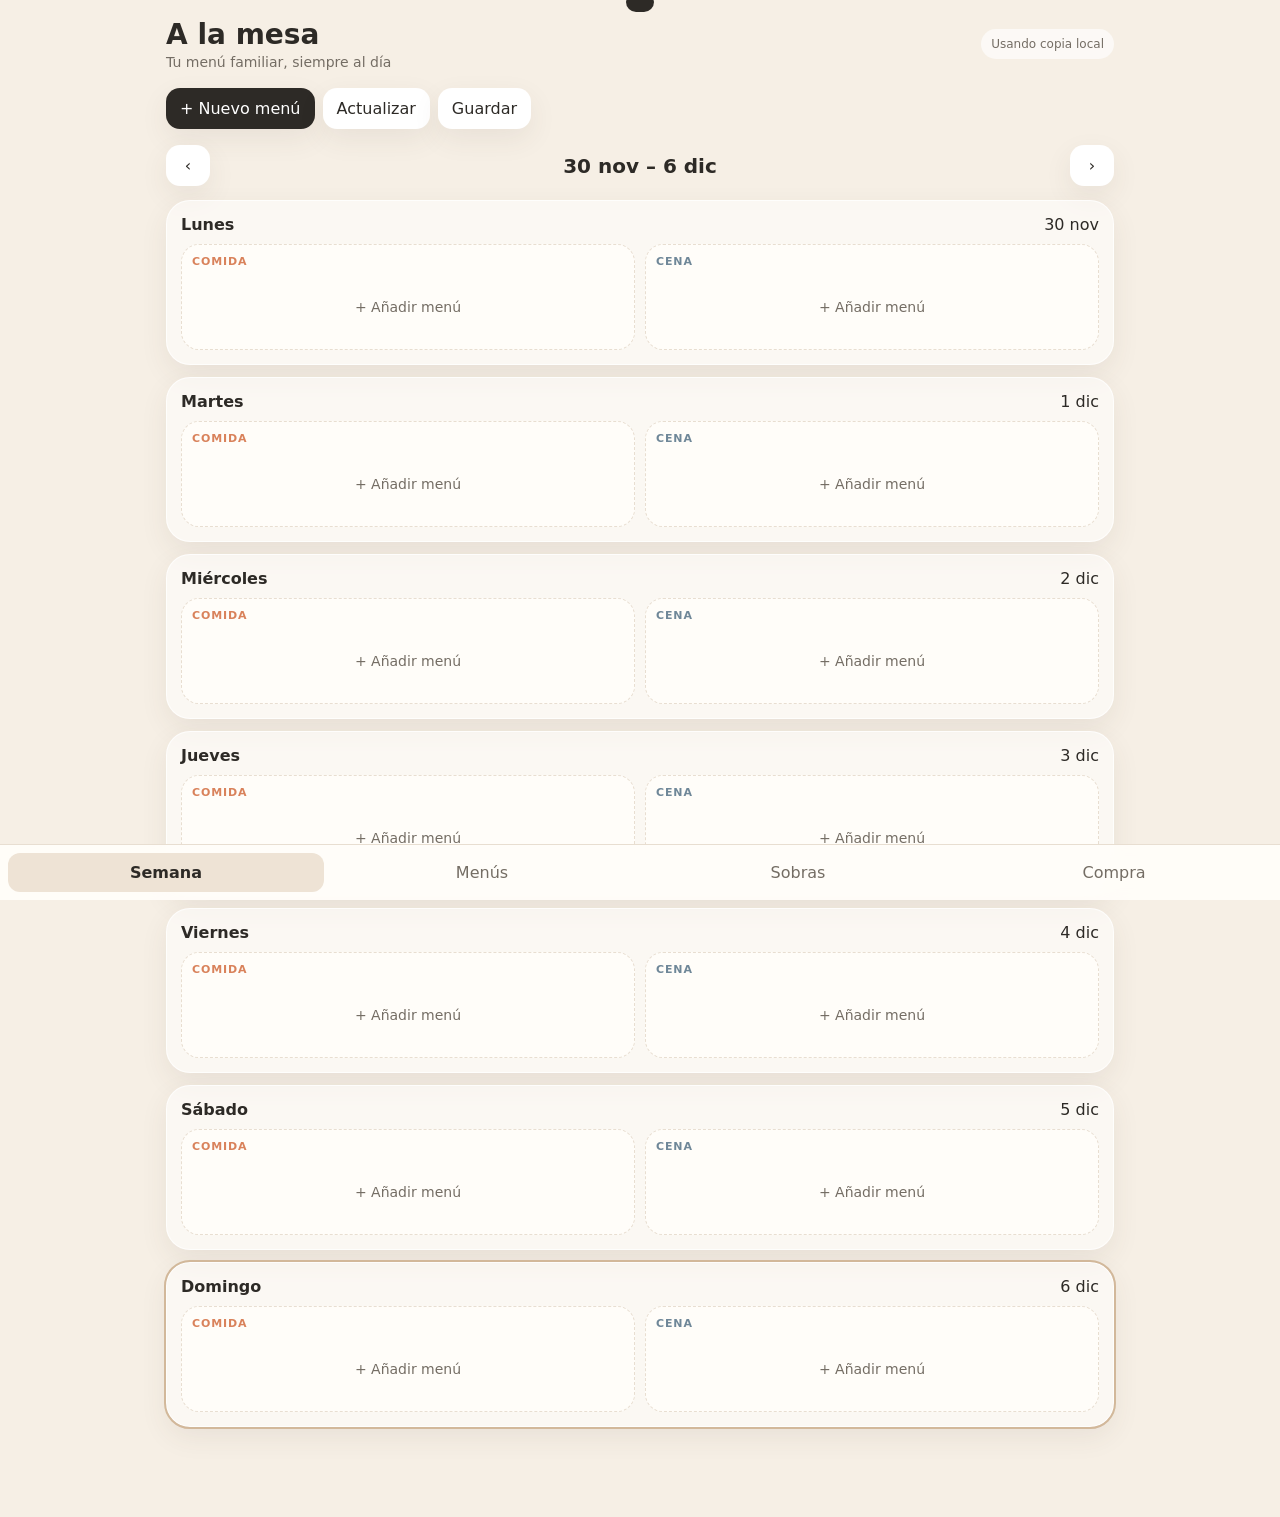
==== index02.html @ 0d5a0f7e "Rename index.html to index02.html" ====
<!doctype html>
<html lang="es">
<head>
  <meta charset="utf-8" />
  <meta name="viewport" content="width=device-width, initial-scale=1, viewport-fit=cover" />
  <meta name="theme-color" content="#f6efe5" />
  <link rel="icon" type="image/png" sizes="32x32" href="favicon-32.png" />
  <link rel="apple-touch-icon" sizes="180x180" href="apple-touch-icon.png" />
  <link rel="manifest" href="manifest.webmanifest" />
  <meta name="apple-mobile-web-app-capable" content="yes" />
  <meta name="apple-mobile-web-app-status-bar-style" content="default" />
  <meta name="apple-mobile-web-app-title" content="A la mesa" />
  <meta name="mobile-web-app-capable" content="yes" />
  <title>A la mesa</title>
  <style>
    :root{
      --bg:#f6efe5;--card:#fffdf9;--text:#2d2a26;--muted:#746d64;--line:#e8ded1;
      --meal:#d9825b;--dinner:#6f8798;--left:#e6b95a;--done:#6f9b79;--danger:#b95858;
      --shadow:0 10px 28px rgba(82,66,47,.08);--r:20px;
    }
    *{box-sizing:border-box} body{margin:0;font-family:Inter,ui-sans-serif,system-ui,-apple-system,Segoe UI,Roboto,sans-serif;background:var(--bg);color:var(--text)}
    button,input,select,textarea{font:inherit} button{cursor:pointer}
    .app{max-width:980px;margin:auto;min-height:100vh;padding:18px 16px 90px}
    header{display:flex;align-items:center;justify-content:space-between;gap:12px;margin-bottom:18px}
    .brand h1{margin:0;font-size:28px}.brand p{margin:3px 0 0;color:var(--muted);font-size:14px}
    .status{font-size:12px;color:var(--muted);background:rgba(255,255,255,.65);padding:8px 10px;border-radius:999px}
    .toolbar{display:flex;gap:8px;flex-wrap:wrap;margin-bottom:16px}
    .btn{border:0;border-radius:14px;padding:11px 14px;background:#fff;color:var(--text);box-shadow:var(--shadow)}
    .btn.primary{background:var(--text);color:#fff}.btn.soft{background:#efe5d8}.btn.danger{background:#f8e0e0;color:var(--danger)}
    .weeknav{display:grid;grid-template-columns:44px 1fr 44px;align-items:center;gap:8px;margin-bottom:14px}.weeknav h2{text-align:center;margin:0;font-size:20px}
    .days{display:grid;gap:12px}.day{background:rgba(255,255,255,.55);border:1px solid rgba(255,255,255,.75);border-radius:24px;padding:14px;box-shadow:var(--shadow)}
    .dayhead{display:flex;justify-content:space-between;align-items:center;margin-bottom:10px}.dayhead strong{text-transform:capitalize}.today{outline:2px solid #d2b89a}
    .slots{display:grid;grid-template-columns:1fr 1fr;gap:10px}.slot{min-height:106px;border:1px dashed var(--line);border-radius:18px;padding:10px;background:var(--card)}
    .slotlabel{font-size:11px;font-weight:800;letter-spacing:.08em;color:var(--muted);text-transform:uppercase;margin-bottom:8px}.slot.meal .slotlabel{color:var(--meal)}.slot.dinner .slotlabel{color:var(--dinner)}
    .menu-card{border-radius:15px;padding:10px;background:#fff;border:1px solid var(--line)}.menu-card.done{opacity:.65}.menu-card h3{margin:0 0 6px;font-size:16px}.meta{font-size:12px;color:var(--muted)}
    .tags{display:flex;gap:6px;flex-wrap:wrap;margin-top:8px}.tag{font-size:11px;border-radius:999px;padding:4px 7px;background:#f2ece4}.tag.done{background:#e1efe4;color:#3f6d48}.tag.left{background:#fff2c8;color:#745b16}
    .empty{display:flex;min-height:62px;align-items:center;justify-content:center;color:var(--muted);font-size:14px}
    .nav{position:fixed;left:0;right:0;bottom:0;background:rgba(255,253,249,.95);backdrop-filter:blur(12px);border-top:1px solid var(--line);display:grid;grid-template-columns:repeat(4,1fr);padding:8px max(8px,env(safe-area-inset-right)) calc(8px + env(safe-area-inset-bottom)) max(8px,env(safe-area-inset-left));z-index:20}
    .nav button{border:0;background:transparent;padding:10px 4px;color:var(--muted);border-radius:12px}.nav button.active{background:#eee3d5;color:var(--text);font-weight:700}
    .panel{display:none}.panel.active{display:block}.section-title{display:flex;justify-content:space-between;align-items:center;margin:8px 0 12px}.section-title h2{margin:0}
    .grid{display:grid;grid-template-columns:repeat(auto-fill,minmax(220px,1fr));gap:12px}.library-card{background:var(--card);border:1px solid var(--line);border-radius:18px;padding:14px;box-shadow:var(--shadow)}
    .library-card h3{margin:0 0 6px}.library-card .actions{display:flex;gap:6px;margin-top:12px}.small{padding:8px 10px;font-size:13px;box-shadow:none;border:1px solid var(--line)}
    .leftover{background:#fff9e9;border:1px solid #edd89c;border-radius:18px;padding:14px}.shop-item{display:flex;align-items:center;gap:10px;background:var(--card);padding:12px;border-radius:14px;border:1px solid var(--line)}
    .ingredient-entry{display:grid;grid-template-columns:1fr auto;gap:8px}.ingredient-list{display:grid;gap:7px;margin-top:8px}.ingredient-item{display:flex;align-items:center;gap:8px;background:#f7f1e9;border:1px solid var(--line);border-radius:12px;padding:8px 10px}.ingredient-item span{flex:1}.ingredient-item button{border:0;background:transparent;color:var(--danger);font-weight:800;font-size:18px;padding:0 4px}
    dialog{border:0;border-radius:22px;padding:0;max-width:520px;width:calc(100% - 28px);box-shadow:0 30px 80px rgba(0,0,0,.25)}dialog::backdrop{background:rgba(35,31,27,.45)}
    .modal{padding:18px}.modal h2{margin:0 0 14px}.form{display:grid;gap:12px}.field{display:grid;gap:6px}.field label{font-size:13px;font-weight:700}.field input,.field select,.field textarea{width:100%;border:1px solid var(--line);border-radius:12px;padding:11px;background:#fff}.row{display:grid;grid-template-columns:1fr 1fr;gap:10px}.modal-actions{display:flex;justify-content:flex-end;gap:8px;margin-top:16px}
    .toast{position:fixed;top:16px;left:50%;transform:translateX(-50%) translateY(-120%);background:#2d2a26;color:#fff;padding:10px 14px;border-radius:999px;transition:.25s;z-index:50}.toast.show{transform:translateX(-50%) translateY(0)}
    @media(max-width:640px){.slots{grid-template-columns:1fr}.brand h1{font-size:25px}.toolbar .btn{flex:1}.app{padding-top:12px}}
  </style>
</head>
<body>
<div class="toast" id="toast"></div>
<div class="app">
  <header><div class="brand"><h1>A la mesa</h1><p>Tu menú familiar, siempre al día</p></div><div class="status" id="saveStatus">Guardado</div></header>

  <section id="weekPanel" class="panel active">
    <div class="toolbar"><button class="btn primary" id="addMenuBtn">+ Nuevo menú</button><button class="btn" id="refreshBtn">Actualizar</button><button class="btn" id="saveBtn">Guardar</button></div>
    <div class="weeknav"><button class="btn" id="prevWeek">‹</button><h2 id="weekTitle"></h2><button class="btn" id="nextWeek">›</button></div>
    <div class="days" id="days"></div>
  </section>

  <section id="menusPanel" class="panel">
    <div class="section-title"><h2>Menús</h2><button class="btn primary" id="addMenuBtn2">+ Añadir</button></div>
    <div class="grid" id="menuLibrary"></div>
  </section>

  <section id="leftoversPanel" class="panel">
    <div class="section-title"><h2>Sobras</h2></div>
    <div class="grid" id="leftoversList"></div>
  </section>

  <section id="shopPanel" class="panel">
    <div class="section-title"><h2>Compra</h2><button class="btn" id="addShopBtn">+ Producto</button></div>
    <div class="grid" id="shopList"></div>
  </section>
</div>

<nav class="nav">
  <button class="active" data-panel="weekPanel">Semana</button><button data-panel="menusPanel">Menús</button><button data-panel="leftoversPanel">Sobras</button><button data-panel="shopPanel">Compra</button>
</nav>

<dialog id="menuDialog"><form method="dialog" class="modal" id="menuForm"><h2 id="menuDialogTitle">Nuevo menú</h2><div class="form">
  <input type="hidden" id="menuId"><div class="field"><label>Nombre</label><input id="menuName" required placeholder="Ej. Albóndigas con arroz"></div>
  <div class="row"><div class="field"><label>Tipo</label><select id="menuType"><option value="both">Comida y cena</option><option value="meal">Solo comida</option><option value="dinner">Solo cena</option></select></div><div class="field"><label>Tiempo</label><input id="menuTime" placeholder="30 min"></div></div>
  <div class="field"><label>Ingredientes</label><div class="ingredient-entry"><input id="ingredientInput" placeholder="Ej. Tomates"><button class="btn soft" type="button" id="addIngredientBtn">Añadir</button></div><div class="ingredient-list" id="ingredientList"></div></div>
  <div class="field"><label>Notas</label><textarea id="menuNotes" rows="3" placeholder="Acompañamiento, preparación, observaciones..."></textarea></div>
</div><div class="modal-actions"><button class="btn" type="button" id="cancelMenuBtn">Cancelar</button><button class="btn primary" id="menuSubmit" type="submit">Guardar</button></div></form></dialog>

<dialog id="slotDialog"><div class="modal"><h2>Elegir menú</h2><div id="slotChoices" class="grid"></div><div class="modal-actions"><button class="btn" onclick="slotDialog.close()">Cancelar</button></div></div></dialog>
<dialog id="actionDialog"><div class="modal"><h2 id="actionTitle">Menú</h2><div class="form" id="actionButtons"></div><div class="modal-actions"><button class="btn" onclick="actionDialog.close()">Cerrar</button></div></div></dialog>
<dialog id="leftoverDialog"><form method="dialog" class="modal" id="leftoverForm"><h2>Registrar sobras</h2><div class="form"><div class="field"><label>Raciones</label><input id="leftoverServings" type="number" min="1" value="1"></div><div class="field"><label>Consumir antes de</label><input id="leftoverUntil" type="date"></div></div><div class="modal-actions"><button class="btn" value="cancel">Cancelar</button><button class="btn primary" value="default">Guardar</button></div></form></dialog>
<dialog id="shopDialog"><form method="dialog" class="modal" id="shopForm"><h2>Añadir producto</h2><div class="field"><label>Producto</label><input id="shopName" required placeholder="Ej. Tomates"></div><div class="modal-actions"><button class="btn" value="cancel">Cancelar</button><button class="btn primary" value="default">Añadir</button></div></form></dialog>

<script>
const $=s=>document.querySelector(s), $$=s=>[...document.querySelectorAll(s)];
const KEY='a-la-mesa-v1';
const API_URL='https://script.google.com/macros/s/AKfycbyLr8kf7iwpyHsPXoQXEPdpQIgH9kmzyvTfFfL885MiIxXoIx4JhddlDiwWLzibndZHHQ/exec';
let remoteSaveTimer=null;
const defaultState={menus:[
{id:crypto.randomUUID(),name:'Pizza casera',type:'dinner',time:'45 min',notes:'Viernes noche'},
{id:crypto.randomUUID(),name:'Quiche de verduras',type:'both',time:'50 min',notes:''},
{id:crypto.randomUUID(),name:'Albóndigas de pollo con arroz',type:'meal',time:'40 min',notes:''}
],plans:{},leftovers:[],shop:[],weekOffset:0,updatedAt:Date.now()};
let state=load(); let selectedSlot=null, selectedPlan=null, selectedLeftoverSource=null; let draftIngredients=[];
state.menus=state.menus.map(m=>({...m,ingredients:Array.isArray(m.ingredients)?m.ingredients:[]}));
state.shop=Array.isArray(state.shop)?state.shop:[];
state.shopDismissed=Array.isArray(state.shopDismissed)?state.shopDismissed:[];
state.shop=state.shop.filter(i=>i.source!=='menu'&&i.source!=='auto');
function load(){try{return JSON.parse(localStorage.getItem(KEY))||structuredClone(defaultState)}catch{return structuredClone(defaultState)}}
function normalizeState(data){
 const next={...structuredClone(defaultState),...(data||{})};
 next.menus=Array.isArray(next.menus)?next.menus:[];
 next.plans=next.plans&&typeof next.plans==='object'?next.plans:{};
 next.leftovers=Array.isArray(next.leftovers)?next.leftovers:[];
 next.shop=Array.isArray(next.shop)?next.shop:[];
 next.shopDismissed=Array.isArray(next.shopDismissed)?next.shopDismissed:[];
 next.menus=next.menus.map(m=>({...m,ingredients:Array.isArray(m.ingredients)?m.ingredients:[]}));
 return next;
}
function persist(msg='Guardado',sync=true){
 state.updatedAt=Date.now();
 localStorage.setItem(KEY,JSON.stringify(state));
 $('#saveStatus').textContent=sync?'Guardando…':msg;
 if(sync){
  clearTimeout(remoteSaveTimer);
  remoteSaveTimer=setTimeout(()=>saveRemote(msg),450);
 }else toast(msg);
}
async function saveRemote(msg='Guardado en todos los dispositivos'){
 clearTimeout(remoteSaveTimer);
 $('#saveStatus').textContent='Guardando online…';
 try{
  const response=await fetch(API_URL,{method:'POST',headers:{'Content-Type':'text/plain;charset=utf-8'},body:JSON.stringify({data:state})});
  if(!response.ok)throw new Error('HTTP '+response.status);
  const result=await response.json();
  if(!result.ok)throw new Error(result.error||'No se pudo guardar');
  if(result.updatedAt)state.updatedAt=result.updatedAt;
  localStorage.setItem(KEY,JSON.stringify(state));
  $('#saveStatus').textContent='Guardado online';
  toast(msg);
 }catch(error){
  console.error(error);
  $('#saveStatus').textContent='Guardado solo en este dispositivo';
  toast('Sin conexión: se guardó una copia local');
 }
}
async function loadRemote(showMessage=true){
 $('#saveStatus').textContent='Actualizando…';
 try{
  const response=await fetch(API_URL+'?t='+Date.now(),{cache:'no-store'});
  if(!response.ok)throw new Error('HTTP '+response.status);
  const result=await response.json();
  if(!result.ok)throw new Error(result.error||'No se pudieron cargar los datos');
  const online=normalizeState(result.data);
  const localUpdated=Number(state.updatedAt||0), onlineUpdated=Number(online.updatedAt||0);
  if(onlineUpdated>0 || localUpdated===0){state=online;localStorage.setItem(KEY,JSON.stringify(state));}
  $('#saveStatus').textContent='Datos compartidos al día';
  renderAll();
  if(showMessage)toast('Datos actualizados desde Google');
 }catch(error){
  console.error(error);
  $('#saveStatus').textContent='Usando copia local';
  renderAll();
  if(showMessage)toast('No se pudo conectar con Google');
 }
}
function toast(t){const el=$('#toast');el.textContent=t;el.classList.add('show');setTimeout(()=>el.classList.remove('show'),1700)}
function mondayOf(offset=0){const d=new Date();d.setHours(12,0,0,0);const day=(d.getDay()+6)%7;d.setDate(d.getDate()-day+offset*7);return d}
function keyFor(date,slot){return date.toISOString().slice(0,10)+'_'+slot}
function fmtDate(d){return d.toLocaleDateString('es-ES',{day:'numeric',month:'short'})}
function normalizeIngredient(name){return name.trim().toLocaleLowerCase('es-ES')}
function currentWeekPlanEntries(){
 const start=mondayOf(state.weekOffset),end=new Date(start);end.setDate(end.getDate()+7);
 return Object.entries(state.plans).filter(([k])=>{const datePart=k.slice(0,10);const d=new Date(datePart+'T12:00:00');return d>=start&&d<end});
}
function automaticShoppingItems(){
 const grouped=new Map();
 currentWeekPlanEntries().forEach(([,plan])=>{
  const menu=state.menus.find(m=>m.id===plan.menuId);if(!menu)return;
  (menu.ingredients||[]).forEach(name=>{
   const key=normalizeIngredient(name);if(!key)return;
   if(!grouped.has(key))grouped.set(key,{name,count:0,menus:new Set()});
   const item=grouped.get(key);item.count++;item.menus.add(menu.name);
  });
 });
 return [...grouped.entries()].filter(([key])=>!state.shopDismissed.includes(key)).map(([key,item])=>({id:'auto:'+key,key,name:item.name,count:item.count,menus:[...item.menus],source:'auto',done:false}));
}
function manualShoppingItems(){return state.shop.filter(i=>i.source!=='menu'&&i.source!=='auto')}
function cleanupDismissedIngredients(){
 const needed=new Set();
 currentWeekPlanEntries().forEach(([,plan])=>{const menu=state.menus.find(m=>m.id===plan.menuId);(menu?.ingredients||[]).forEach(name=>needed.add(normalizeIngredient(name)))});
 state.shopDismissed=state.shopDismissed.filter(key=>needed.has(key));
}
function renderAll(){cleanupDismissedIngredients();renderWeek();renderMenus();renderLeftovers();renderShop();}
function renderWeek(){const start=mondayOf(state.weekOffset);const end=new Date(start);end.setDate(end.getDate()+6);$('#weekTitle').textContent=`${fmtDate(start)} – ${fmtDate(end)}`;const wrap=$('#days');wrap.innerHTML='';
 for(let i=0;i<7;i++){const d=new Date(start);d.setDate(d.getDate()+i);const day=document.createElement('article');day.className='day'+(new Date().toDateString()===d.toDateString()?' today':'');day.innerHTML=`<div class="dayhead"><strong>${d.toLocaleDateString('es-ES',{weekday:'long'})}</strong><span>${fmtDate(d)}</span></div><div class="slots"><div class="slot meal" data-date="${d.toISOString()}" data-slot="meal"><div class="slotlabel">Comida</div>${slotHtml(d,'meal')}</div><div class="slot dinner" data-date="${d.toISOString()}" data-slot="dinner"><div class="slotlabel">Cena</div>${slotHtml(d,'dinner')}</div></div>`;wrap.appendChild(day)}
 $$('.slot').forEach(el=>el.addEventListener('click',e=>{if(e.target.closest('.menu-card')) return;openSlot(el.dataset.date,el.dataset.slot)}));
 $$('.menu-card').forEach(el=>el.addEventListener('click',()=>openActions(el.dataset.key)));
}
function slotHtml(date,slot){const k=keyFor(date,slot),p=state.plans[k];if(!p)return `<div class="empty">+ Añadir menú</div>`;const m=state.menus.find(x=>x.id===p.menuId);if(!m)return `<div class="empty">Menú no disponible</div>`;return `<div class="menu-card ${p.done?'done':''}" data-key="${k}"><h3>${m.name}</h3><div class="meta">${m.time||'Sin tiempo indicado'}</div><div class="tags">${p.done?'<span class="tag done">✓ Comido</span>':'<span class="tag">Previsto</span>'}${p.movedFrom?'<span class="tag">Movido</span>':''}${p.hasLeftovers?'<span class="tag left">Sobras</span>':''}</div></div>`}
function openSlot(dateIso,slot){selectedSlot={date:new Date(dateIso),slot};const choices=$('#slotChoices');choices.innerHTML='';state.menus.filter(m=>m.type==='both'||m.type===slot).forEach(m=>{const b=document.createElement('button');b.className='btn';b.textContent=m.name;b.onclick=()=>{state.plans[keyFor(selectedSlot.date,slot)]={menuId:m.id,done:false};persist();slotDialog.close();renderAll()};choices.appendChild(b)});if(!choices.children.length)choices.innerHTML='<p>No hay menús compatibles.</p>';slotDialog.showModal()}
function openActions(k){selectedPlan=k;const p=state.plans[k],m=state.menus.find(x=>x.id===p.menuId);$('#actionTitle').textContent=m.name;const box=$('#actionButtons');box.innerHTML='';
 const add=(t,fn,cls='btn')=>{const b=document.createElement('button');b.className=cls;b.textContent=t;b.onclick=fn;box.appendChild(b)};
 add(p.done?'Marcar como pendiente':'✓ Lo hemos comido',()=>{p.done=!p.done;persist();actionDialog.close();renderAll()},'btn primary');
 add('Hemos comido otro menú',()=>{actionDialog.close();const [date,slot]=k.split('_');openSwap(date,slot,p)});
 add('Registrar sobras',()=>{selectedLeftoverSource={k,menuId:p.menuId};$('#leftoverUntil').value=new Date(Date.now()+3*864e5).toISOString().slice(0,10);actionDialog.close();leftoverDialog.showModal()});
 add('Quitar de la semana',()=>{delete state.plans[k];persist();actionDialog.close();renderAll()},'btn danger');actionDialog.showModal()}
function openSwap(date,slot,current){selectedSlot={date:new Date(date+'T12:00:00'),slot};const choices=$('#slotChoices');choices.innerHTML='';state.menus.filter(m=>m.id!==current.menuId&&(m.type==='both'||m.type===slot)).forEach(m=>{const b=document.createElement('button');b.className='btn';b.textContent=m.name;b.onclick=()=>{const old=current.menuId;state.plans[date+'_'+slot]={menuId:m.id,done:true,movedFrom:false};const future=Object.entries(state.plans).find(([kk,v])=>kk!==date+'_'+slot&&v.menuId===m.id&&!v.done);if(future){future[1].menuId=old;future[1].movedFrom=date}else{state.plans[date+'_'+slot].replacedMenuId=old}persist('Semana reorganizada');slotDialog.close();renderAll()};choices.appendChild(b)});slotDialog.showModal()}
function renderMenus(){const el=$('#menuLibrary');el.innerHTML='';state.menus.forEach(m=>{const c=document.createElement('article');c.className='library-card';const ingredientText=(m.ingredients||[]).length?`<div class="meta" style="margin-top:8px">Ingredientes: ${m.ingredients.join(', ')}</div>`:'';c.innerHTML=`<h3>${m.name}</h3><div class="meta">${m.type==='both'?'Comida y cena':m.type==='meal'?'Comida':'Cena'} · ${m.time||'Sin tiempo'}</div>${ingredientText}<p>${m.notes||''}</p><div class="actions"><button class="btn small edit">Editar</button><button class="btn small danger delete">Eliminar</button></div>`;c.querySelector('.edit').onclick=()=>editMenu(m.id);c.querySelector('.delete').onclick=()=>{if(confirm('¿Eliminar este menú?')){state.menus=state.menus.filter(x=>x.id!==m.id);persist();renderAll()}};el.appendChild(c)});if(!state.menus.length)el.innerHTML='<p>No hay menús todavía.</p>'}
function renderLeftovers(){const el=$('#leftoversList');el.innerHTML='';state.leftovers.forEach(l=>{const m=state.menus.find(x=>x.id===l.menuId);const c=document.createElement('article');c.className='leftover';c.innerHTML=`<h3>Sobras de ${m?.name||'menú'}</h3><p>${l.servings} ración(es)</p><div class="meta">Consumir antes del ${new Date(l.until+'T12:00:00').toLocaleDateString('es-ES')}</div><div class="actions"><button class="btn small use">Colocar en semana</button><button class="btn small danger delete">Eliminar</button></div>`;c.querySelector('.use').onclick=()=>{selectedLeftoverSource={leftoverId:l.id,menuId:l.menuId};openLeftoverPlacement()};c.querySelector('.delete').onclick=()=>{state.leftovers=state.leftovers.filter(x=>x.id!==l.id);persist();renderAll()};el.appendChild(c)});if(!state.leftovers.length)el.innerHTML='<p>No hay sobras registradas.</p>'}
function openLeftoverPlacement(){const start=mondayOf(state.weekOffset),choices=$('#slotChoices');choices.innerHTML='';for(let i=0;i<7;i++){const d=new Date(start);d.setDate(d.getDate()+i);['meal','dinner'].forEach(slot=>{const b=document.createElement('button');b.className='btn';b.textContent=`${d.toLocaleDateString('es-ES',{weekday:'short',day:'numeric'})} · ${slot==='meal'?'Comida':'Cena'}`;b.onclick=()=>{state.plans[keyFor(d,slot)]={menuId:selectedLeftoverSource.menuId,done:false,fromLeftovers:true};state.leftovers=state.leftovers.filter(x=>x.id!==selectedLeftoverSource.leftoverId);persist('Sobras colocadas');slotDialog.close();renderAll()};choices.appendChild(b)})}slotDialog.showModal()}
function renderShop(){
 const el=$('#shopList');el.innerHTML='';
 const items=[...automaticShoppingItems(),...manualShoppingItems()];
 items.forEach(i=>{
  const c=document.createElement('label');c.className='shop-item';
  const detail=i.source==='auto'?(i.count>1?`<small class="meta">Necesario para ${i.count} menús</small>`:''):'';
  c.innerHTML=`<input type="checkbox" ${i.done?'checked':''}><span style="flex:1;${i.done?'text-decoration:line-through;opacity:.55':''}"><strong>${i.name}</strong>${detail}</span><button class="btn small danger" title="Quitar de la lista">×</button>`;
  const checkbox=c.querySelector('input');
  if(i.source==='auto'){
   checkbox.onchange=e=>{if(e.target.checked){const key=i.key;if(!state.shopDismissed.includes(key))state.shopDismissed.push(key);persist('Ingrediente marcado como disponible');renderShop()}else renderShop()};
   c.querySelector('button').onclick=e=>{e.preventDefault();if(!state.shopDismissed.includes(i.key))state.shopDismissed.push(i.key);persist('Ingrediente quitado de la compra');renderShop()};
  }else{
   checkbox.onchange=e=>{i.done=e.target.checked;persist();renderShop()};
   c.querySelector('button').onclick=e=>{e.preventDefault();state.shop=state.shop.filter(x=>x.id!==i.id);persist();renderShop()};
  }
  el.appendChild(c)
 });
 if(!items.length)el.innerHTML='<p>La lista de la compra está vacía. Añade menús con ingredientes a esta semana o incorpora un producto manualmente.</p>'
}
function renderIngredientDraft(){const el=$('#ingredientList');el.innerHTML='';draftIngredients.forEach((name,index)=>{const row=document.createElement('div');row.className='ingredient-item';row.innerHTML=`<span>${name}</span><button type="button" aria-label="Eliminar ingrediente">×</button>`;row.querySelector('button').onclick=()=>{draftIngredients.splice(index,1);renderIngredientDraft()};el.appendChild(row)})}
function addDraftIngredient(){const input=$('#ingredientInput'),name=input.value.trim();if(!name)return;const exists=draftIngredients.some(x=>x.localeCompare(name,'es',{sensitivity:'base'})===0);if(!exists)draftIngredients.push(name);input.value='';renderIngredientDraft();input.focus()}
function editMenu(id=null){const m=state.menus.find(x=>x.id===id);$('#menuDialogTitle').textContent=m?'Editar menú':'Nuevo menú';$('#menuId').value=m?.id||'';$('#menuName').value=m?.name||'';$('#menuType').value=m?.type||'both';$('#menuTime').value=m?.time||'';$('#menuNotes').value=m?.notes||'';$('#ingredientInput').value='';draftIngredients=[...(m?.ingredients||[])];renderIngredientDraft();menuDialog.showModal()}
$('#menuForm').addEventListener('submit',e=>{e.preventDefault();const id=$('#menuId').value;const data={id:id||crypto.randomUUID(),name:$('#menuName').value.trim(),type:$('#menuType').value,time:$('#menuTime').value.trim(),ingredients:[...draftIngredients],notes:$('#menuNotes').value.trim()};if(!data.name)return;const idx=state.menus.findIndex(x=>x.id===id);idx>=0?state.menus[idx]=data:state.menus.push(data);persist();menuDialog.close();renderAll()});
$('#addIngredientBtn').onclick=addDraftIngredient;$('#ingredientInput').addEventListener('keydown',e=>{if(e.key==='Enter'){e.preventDefault();addDraftIngredient()}});$('#cancelMenuBtn').onclick=()=>menuDialog.close();
$('#leftoverForm').addEventListener('submit',e=>{e.preventDefault();const servings=Number($('#leftoverServings').value)||1,until=$('#leftoverUntil').value;if(!until)return;state.leftovers.push({id:crypto.randomUUID(),menuId:selectedLeftoverSource.menuId,servings,until});state.plans[selectedLeftoverSource.k].hasLeftovers=true;persist('Sobras registradas');leftoverDialog.close();renderAll()});
$('#shopForm').addEventListener('submit',e=>{e.preventDefault();const name=$('#shopName').value.trim();if(!name)return;state.shop.push({id:crypto.randomUUID(),name,done:false,source:'manual'});$('#shopName').value='';persist();shopDialog.close();renderShop()});
$('#addMenuBtn').onclick=$('#addMenuBtn2').onclick=()=>editMenu();$('#addShopBtn').onclick=()=>shopDialog.showModal();$('#prevWeek').onclick=()=>{state.weekOffset--;persist();renderWeek()};$('#nextWeek').onclick=()=>{state.weekOffset++;persist();renderWeek()};$('#saveBtn').onclick=()=>saveRemote();$('#refreshBtn').onclick=()=>loadRemote(true);
$$('.nav button').forEach(b=>b.onclick=()=>{$$('.nav button').forEach(x=>x.classList.remove('active'));b.classList.add('active');$$('.panel').forEach(p=>p.classList.remove('active'));$('#'+b.dataset.panel).classList.add('active')});
window.addEventListener('beforeunload',()=>localStorage.setItem(KEY,JSON.stringify(state)));renderAll();loadRemote(false);
</script>
</body>
</html>
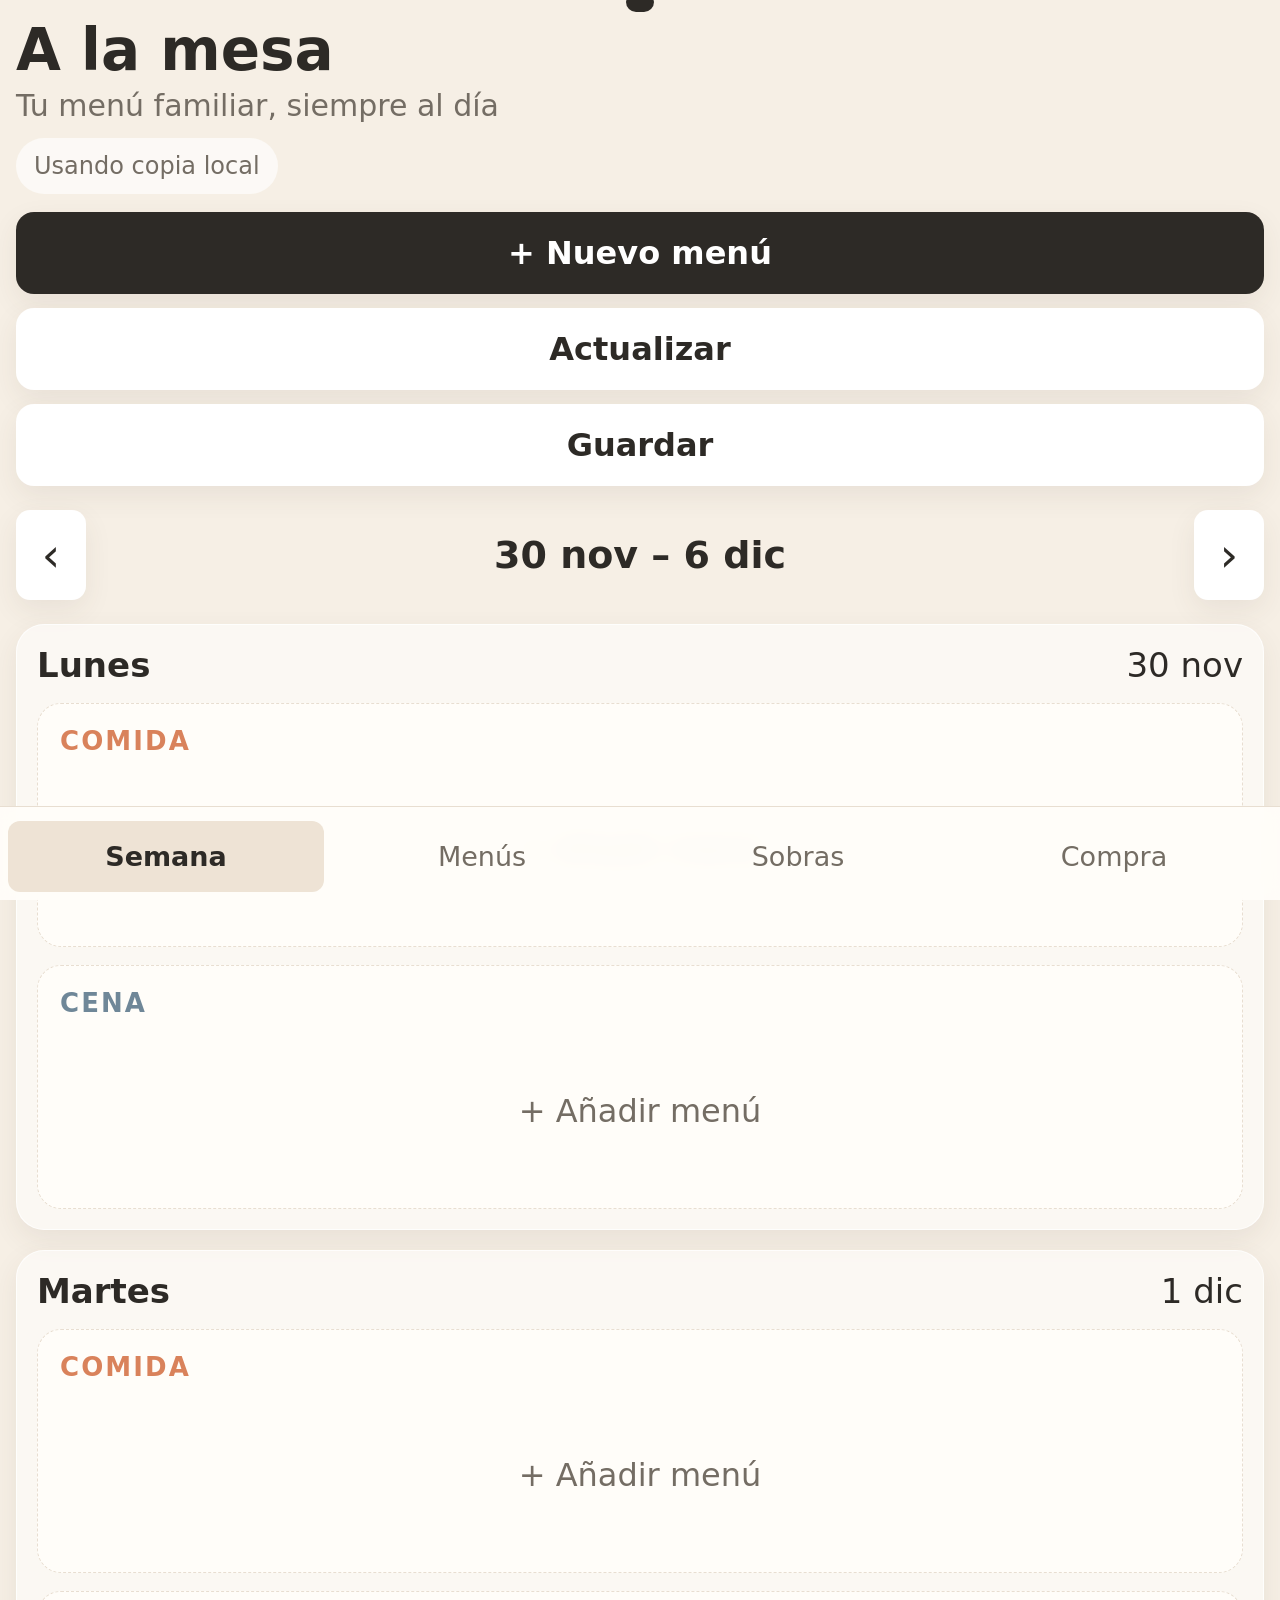
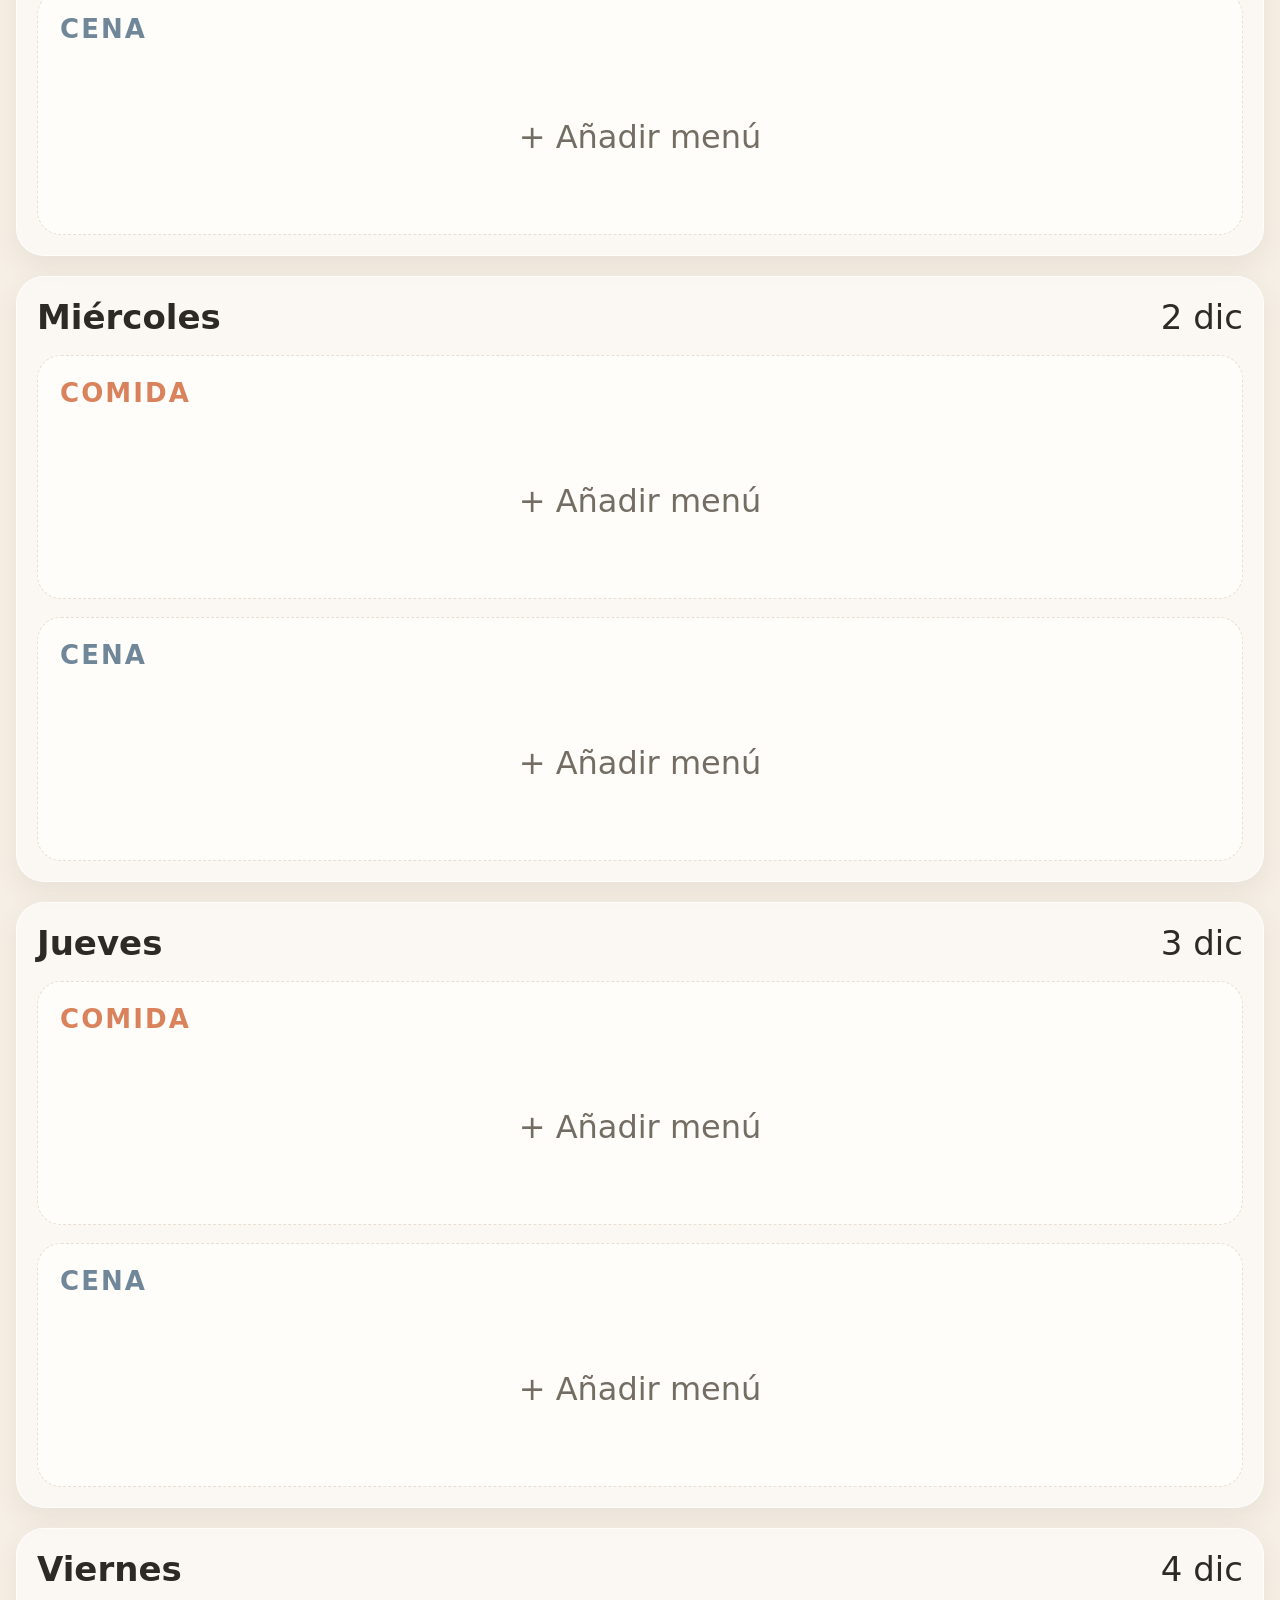
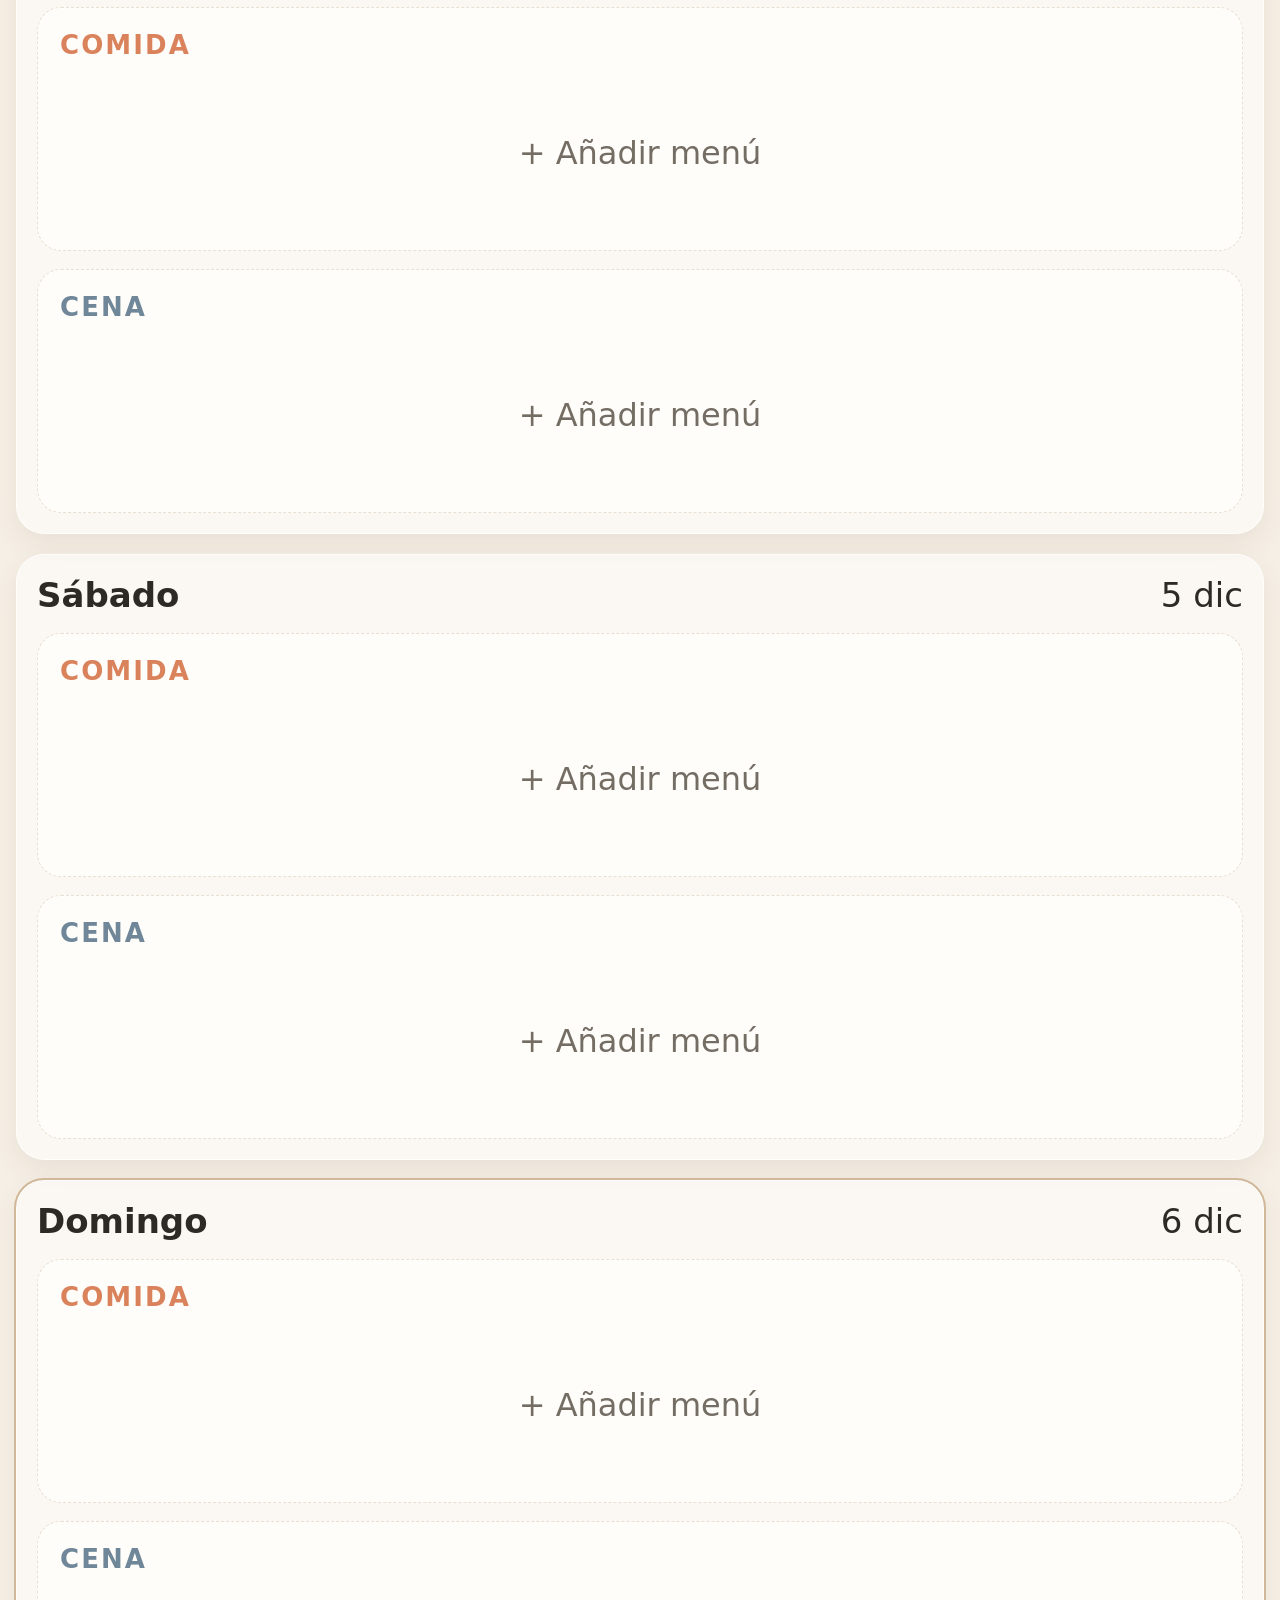
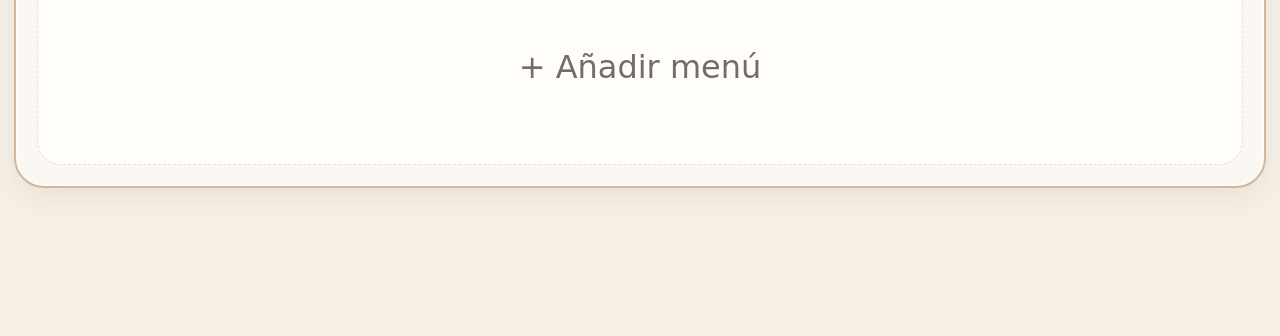
==== commit d5c81aea: "Rename index.html to index02.html" ====
--- a/index02.html
+++ b/index02.html
@@ -30,11 +30,11 @@
     .weeknav{display:grid;grid-template-columns:44px 1fr 44px;align-items:center;gap:8px;margin-bottom:14px}.weeknav h2{text-align:center;margin:0;font-size:20px}
     .days{display:grid;gap:12px}.day{background:rgba(255,255,255,.55);border:1px solid rgba(255,255,255,.75);border-radius:24px;padding:14px;box-shadow:var(--shadow)}
     .dayhead{display:flex;justify-content:space-between;align-items:center;margin-bottom:10px}.dayhead strong{text-transform:capitalize}.today{outline:2px solid #d2b89a}
-    .slots{display:grid;grid-template-columns:1fr 1fr;gap:10px}.slot{min-height:106px;border:1px dashed var(--line);border-radius:18px;padding:10px;background:var(--card)}
+    .slots{display:grid;grid-template-columns:1fr;gap:12px}.slot{min-height:118px;border:1px dashed var(--line);border-radius:18px;padding:10px;background:var(--card)}
     .slotlabel{font-size:11px;font-weight:800;letter-spacing:.08em;color:var(--muted);text-transform:uppercase;margin-bottom:8px}.slot.meal .slotlabel{color:var(--meal)}.slot.dinner .slotlabel{color:var(--dinner)}
-    .menu-card{border-radius:15px;padding:10px;background:#fff;border:1px solid var(--line)}.menu-card.done{opacity:.65}.menu-card h3{margin:0 0 6px;font-size:16px}.meta{font-size:12px;color:var(--muted)}
+    .menu-card{border-radius:15px;padding:10px;background:#fff;border:1px solid var(--line)}.menu-card.done{opacity:.65}.menu-card h3{margin:0 0 6px;font-size:18px}.meta{font-size:12px;color:var(--muted)}
     .tags{display:flex;gap:6px;flex-wrap:wrap;margin-top:8px}.tag{font-size:11px;border-radius:999px;padding:4px 7px;background:#f2ece4}.tag.done{background:#e1efe4;color:#3f6d48}.tag.left{background:#fff2c8;color:#745b16}
-    .empty{display:flex;min-height:62px;align-items:center;justify-content:center;color:var(--muted);font-size:14px}
+    .empty{display:flex;min-height:78px;align-items:center;justify-content:center;color:var(--muted);font-size:14px}
     .nav{position:fixed;left:0;right:0;bottom:0;background:rgba(255,253,249,.95);backdrop-filter:blur(12px);border-top:1px solid var(--line);display:grid;grid-template-columns:repeat(4,1fr);padding:8px max(8px,env(safe-area-inset-right)) calc(8px + env(safe-area-inset-bottom)) max(8px,env(safe-area-inset-left));z-index:20}
     .nav button{border:0;background:transparent;padding:10px 4px;color:var(--muted);border-radius:12px}.nav button.active{background:#eee3d5;color:var(--text);font-weight:700}
     .panel{display:none}.panel.active{display:block}.section-title{display:flex;justify-content:space-between;align-items:center;margin:8px 0 12px}.section-title h2{margin:0}
@@ -45,7 +45,155 @@
     dialog{border:0;border-radius:22px;padding:0;max-width:520px;width:calc(100% - 28px);box-shadow:0 30px 80px rgba(0,0,0,.25)}dialog::backdrop{background:rgba(35,31,27,.45)}
     .modal{padding:18px}.modal h2{margin:0 0 14px}.form{display:grid;gap:12px}.field{display:grid;gap:6px}.field label{font-size:13px;font-weight:700}.field input,.field select,.field textarea{width:100%;border:1px solid var(--line);border-radius:12px;padding:11px;background:#fff}.row{display:grid;grid-template-columns:1fr 1fr;gap:10px}.modal-actions{display:flex;justify-content:flex-end;gap:8px;margin-top:16px}
     .toast{position:fixed;top:16px;left:50%;transform:translateX(-50%) translateY(-120%);background:#2d2a26;color:#fff;padding:10px 14px;border-radius:999px;transition:.25s;z-index:50}.toast.show{transform:translateX(-50%) translateY(0)}
-    @media(max-width:640px){.slots{grid-template-columns:1fr}.brand h1{font-size:25px}.toolbar .btn{flex:1}.app{padding-top:12px}}
+
+    html.small-device body{font-size:21px}
+    html.small-device .app{padding:14px 12px 110px;max-width:100%}
+    html.small-device header{align-items:flex-start;gap:10px}
+    html.small-device .brand h1{font-size:36px;line-height:1.1}
+    html.small-device .brand p{font-size:18px;margin-top:6px}
+    html.small-device .status{font-size:15px;padding:10px 12px}
+    html.small-device .toolbar{display:grid;grid-template-columns:1fr;gap:10px}
+    html.small-device .toolbar .btn{width:100%;padding:16px 14px;font-size:20px;font-weight:700}
+    html.small-device .weeknav{grid-template-columns:52px 1fr 52px;margin:18px 0}
+    html.small-device .weeknav h2{font-size:26px}
+    html.small-device .weeknav .btn{padding:14px 10px;font-size:28px}
+    html.small-device .slots{grid-template-columns:1fr}
+    html.small-device .day{padding:16px;border-radius:22px}
+    html.small-device .dayhead{font-size:22px;margin-bottom:14px}
+    html.small-device .slot{min-height:120px;padding:16px}
+    html.small-device .slotlabel{font-size:16px;margin-bottom:12px}
+    html.small-device .empty{min-height:88px;font-size:20px}
+    html.small-device .menu-card h3{font-size:23px}
+    html.small-device .meta{font-size:17px}
+    html.small-device .nav button{font-size:18px;padding:15px 4px}
+    html.small-device .btn{font-size:19px}
+    html.small-device .section-title h2{font-size:32px}
+    html.small-device .field label{font-size:18px}
+    html.small-device .field input,html.small-device .field select,html.small-device .field textarea{font-size:19px;padding:15px}
+    @media(max-width:900px), (max-device-width:900px){
+      body{font-size:21px}
+      .app{padding:14px 12px 104px;max-width:100%}
+      header{align-items:flex-start;margin-bottom:16px}
+      .brand h1{font-size:36px;line-height:1.1}
+      .brand p{font-size:18px;margin-top:6px}
+      .status{font-size:15px;padding:10px 12px;white-space:nowrap}
+      .toolbar{display:grid;grid-template-columns:1fr 1fr;gap:10px}
+      .toolbar .btn{width:100%;padding:16px 14px;font-size:19px;font-weight:650}
+      .toolbar .btn.primary{grid-column:1/-1}
+      .weeknav{grid-template-columns:52px 1fr 52px;margin:10px 0 16px}
+      .weeknav h2{font-size:25px}
+      .weeknav .btn{padding:14px 10px;font-size:28px}
+      .days{gap:14px}
+      .day{padding:14px;border-radius:22px}
+      .dayhead{font-size:21px;margin-bottom:14px}
+      .slots{grid-template-columns:1fr;gap:12px}
+      .slot{min-height:118px;padding:13px;border-radius:18px}
+      .slotlabel{font-size:15px;margin-bottom:12px}
+      .empty{min-height:92px;font-size:19px}
+      .menu-card{padding:14px}
+      .menu-card h3{font-size:22px}
+      .meta{font-size:17px}
+      .tag{font-size:15px;padding:7px 10px}
+      .nav{padding-top:10px}
+      .nav button{font-size:17px;padding:14px 4px}
+      .section-title h2{font-size:32px}
+      .grid{grid-template-columns:1fr}
+      .library-card,.leftover,.shop-item{font-size:19px}
+      .btn{font-size:19px}
+      dialog{width:calc(100% - 20px)}
+      .modal{padding:20px}
+      .modal h2{font-size:30px}
+      .row{grid-template-columns:1fr}
+      .field label{font-size:18px}
+      .field input,.field select,.field textarea{font-size:19px;padding:15px}
+      .modal-actions{flex-wrap:wrap}
+      .modal-actions .btn{flex:1;min-width:120px;padding:13px}
+    }
+    @media(max-width:430px), (max-device-width:430px){
+      header{display:grid;grid-template-columns:1fr auto;gap:8px}
+      .brand h1{font-size:34px}
+      .brand p{font-size:17px}
+      .status{font-size:13px;max-width:170px;white-space:normal;text-align:center}
+      .toolbar{grid-template-columns:1fr 1fr}
+      .toolbar .btn.primary{grid-column:1/-1}
+      .day{padding:12px}
+      .slot{min-height:112px}
+    }
+
+    /* Tipografía móvil extragrande */
+    html.small-device body{font-size:34px}
+    html.small-device .app{padding:20px 16px 150px}
+    html.small-device header{display:grid;grid-template-columns:1fr;gap:14px}
+    html.small-device .brand h1{font-size:58px;line-height:1.05}
+    html.small-device .brand p{font-size:30px;line-height:1.25}
+    html.small-device .status{font-size:24px;padding:14px 18px;justify-self:start}
+    html.small-device .toolbar{grid-template-columns:1fr;gap:14px}
+    html.small-device .toolbar .btn{font-size:32px;padding:22px 18px;border-radius:18px}
+    html.small-device .weeknav{grid-template-columns:70px 1fr 70px;gap:12px;margin:24px 0}
+    html.small-device .weeknav h2{font-size:38px;line-height:1.15}
+    html.small-device .weeknav .btn{font-size:46px;padding:18px 10px}
+    html.small-device .days{gap:20px}
+    html.small-device .day{padding:20px;border-radius:28px}
+    html.small-device .dayhead{font-size:34px;margin-bottom:18px}
+    html.small-device .slots{gap:18px}
+    html.small-device .slot{min-height:210px;padding:22px;border-radius:24px}
+    html.small-device .slotlabel{font-size:26px;margin-bottom:18px}
+    html.small-device .empty{min-height:150px;font-size:32px}
+    html.small-device .menu-card{padding:20px}
+    html.small-device .menu-card h3{font-size:36px;line-height:1.15}
+    html.small-device .meta{font-size:28px}
+    html.small-device .tag{font-size:24px;padding:10px 14px}
+    html.small-device .nav{padding-top:14px}
+    html.small-device .nav button{font-size:27px;padding:20px 4px}
+    html.small-device .section-title h2{font-size:48px}
+    html.small-device .library-card,html.small-device .leftover,html.small-device .shop-item{font-size:30px;padding:20px}
+    html.small-device .btn{font-size:30px;padding:18px 20px}
+    html.small-device .small{font-size:26px;padding:14px 16px}
+    html.small-device dialog{width:calc(100% - 16px);max-width:none}
+    html.small-device .modal{padding:24px}
+    html.small-device .modal h2{font-size:44px}
+    html.small-device .field label{font-size:30px}
+    html.small-device .field input,html.small-device .field select,html.small-device .field textarea{font-size:30px;padding:20px}
+    html.small-device .ingredient-item{font-size:28px;padding:16px}
+    html.small-device .ingredient-item button{font-size:34px}
+
+    @media(max-width:900px), (max-device-width:900px){
+      body{font-size:34px}
+      .app{padding:20px 16px 150px}
+      header{display:grid;grid-template-columns:1fr;gap:14px}
+      .brand h1{font-size:58px;line-height:1.05}
+      .brand p{font-size:30px;line-height:1.25}
+      .status{font-size:24px;padding:14px 18px;justify-self:start;white-space:normal}
+      .toolbar{grid-template-columns:1fr;gap:14px}
+      .toolbar .btn,.toolbar .btn.primary{grid-column:auto;font-size:32px;padding:22px 18px;border-radius:18px}
+      .weeknav{grid-template-columns:70px 1fr 70px;gap:12px;margin:24px 0}
+      .weeknav h2{font-size:38px;line-height:1.15}
+      .weeknav .btn{font-size:46px;padding:18px 10px}
+      .days{gap:20px}
+      .day{padding:20px;border-radius:28px}
+      .dayhead{font-size:34px;margin-bottom:18px}
+      .slots{gap:18px}
+      .slot{min-height:210px;padding:22px;border-radius:24px}
+      .slotlabel{font-size:26px;margin-bottom:18px}
+      .empty{min-height:150px;font-size:32px}
+      .menu-card{padding:20px}
+      .menu-card h3{font-size:36px;line-height:1.15}
+      .meta{font-size:28px}
+      .tag{font-size:24px;padding:10px 14px}
+      .nav{padding-top:14px}
+      .nav button{font-size:27px;padding:20px 4px}
+      .section-title h2{font-size:48px}
+      .library-card,.leftover,.shop-item{font-size:30px;padding:20px}
+      .btn{font-size:30px;padding:18px 20px}
+      .small{font-size:26px;padding:14px 16px}
+      dialog{width:calc(100% - 16px);max-width:none}
+      .modal{padding:24px}
+      .modal h2{font-size:44px}
+      .field label{font-size:30px}
+      .field input,.field select,.field textarea{font-size:30px;padding:20px}
+      .ingredient-item{font-size:28px;padding:16px}
+      .ingredient-item button{font-size:34px}
+    }
   </style>
 </head>
 <body>
@@ -237,6 +385,13 @@
 $('#shopForm').addEventListener('submit',e=>{e.preventDefault();const name=$('#shopName').value.trim();if(!name)return;state.shop.push({id:crypto.randomUUID(),name,done:false,source:'manual'});$('#shopName').value='';persist();shopDialog.close();renderShop()});
 $('#addMenuBtn').onclick=$('#addMenuBtn2').onclick=()=>editMenu();$('#addShopBtn').onclick=()=>shopDialog.showModal();$('#prevWeek').onclick=()=>{state.weekOffset--;persist();renderWeek()};$('#nextWeek').onclick=()=>{state.weekOffset++;persist();renderWeek()};$('#saveBtn').onclick=()=>saveRemote();$('#refreshBtn').onclick=()=>loadRemote(true);
 $$('.nav button').forEach(b=>b.onclick=()=>{$$('.nav button').forEach(x=>x.classList.remove('active'));b.classList.add('active');$$('.panel').forEach(p=>p.classList.remove('active'));$('#'+b.dataset.panel).classList.add('active')});
+function applyDeviceLayout(){
+  const isSmallDevice = Math.min(window.screen.width, window.screen.height) <= 900;
+  document.documentElement.classList.toggle('small-device', isSmallDevice);
+}
+applyDeviceLayout();
+window.addEventListener('resize', applyDeviceLayout);
+window.addEventListener('orientationchange', applyDeviceLayout);
 window.addEventListener('beforeunload',()=>localStorage.setItem(KEY,JSON.stringify(state)));renderAll();loadRemote(false);
 </script>
 </body>
